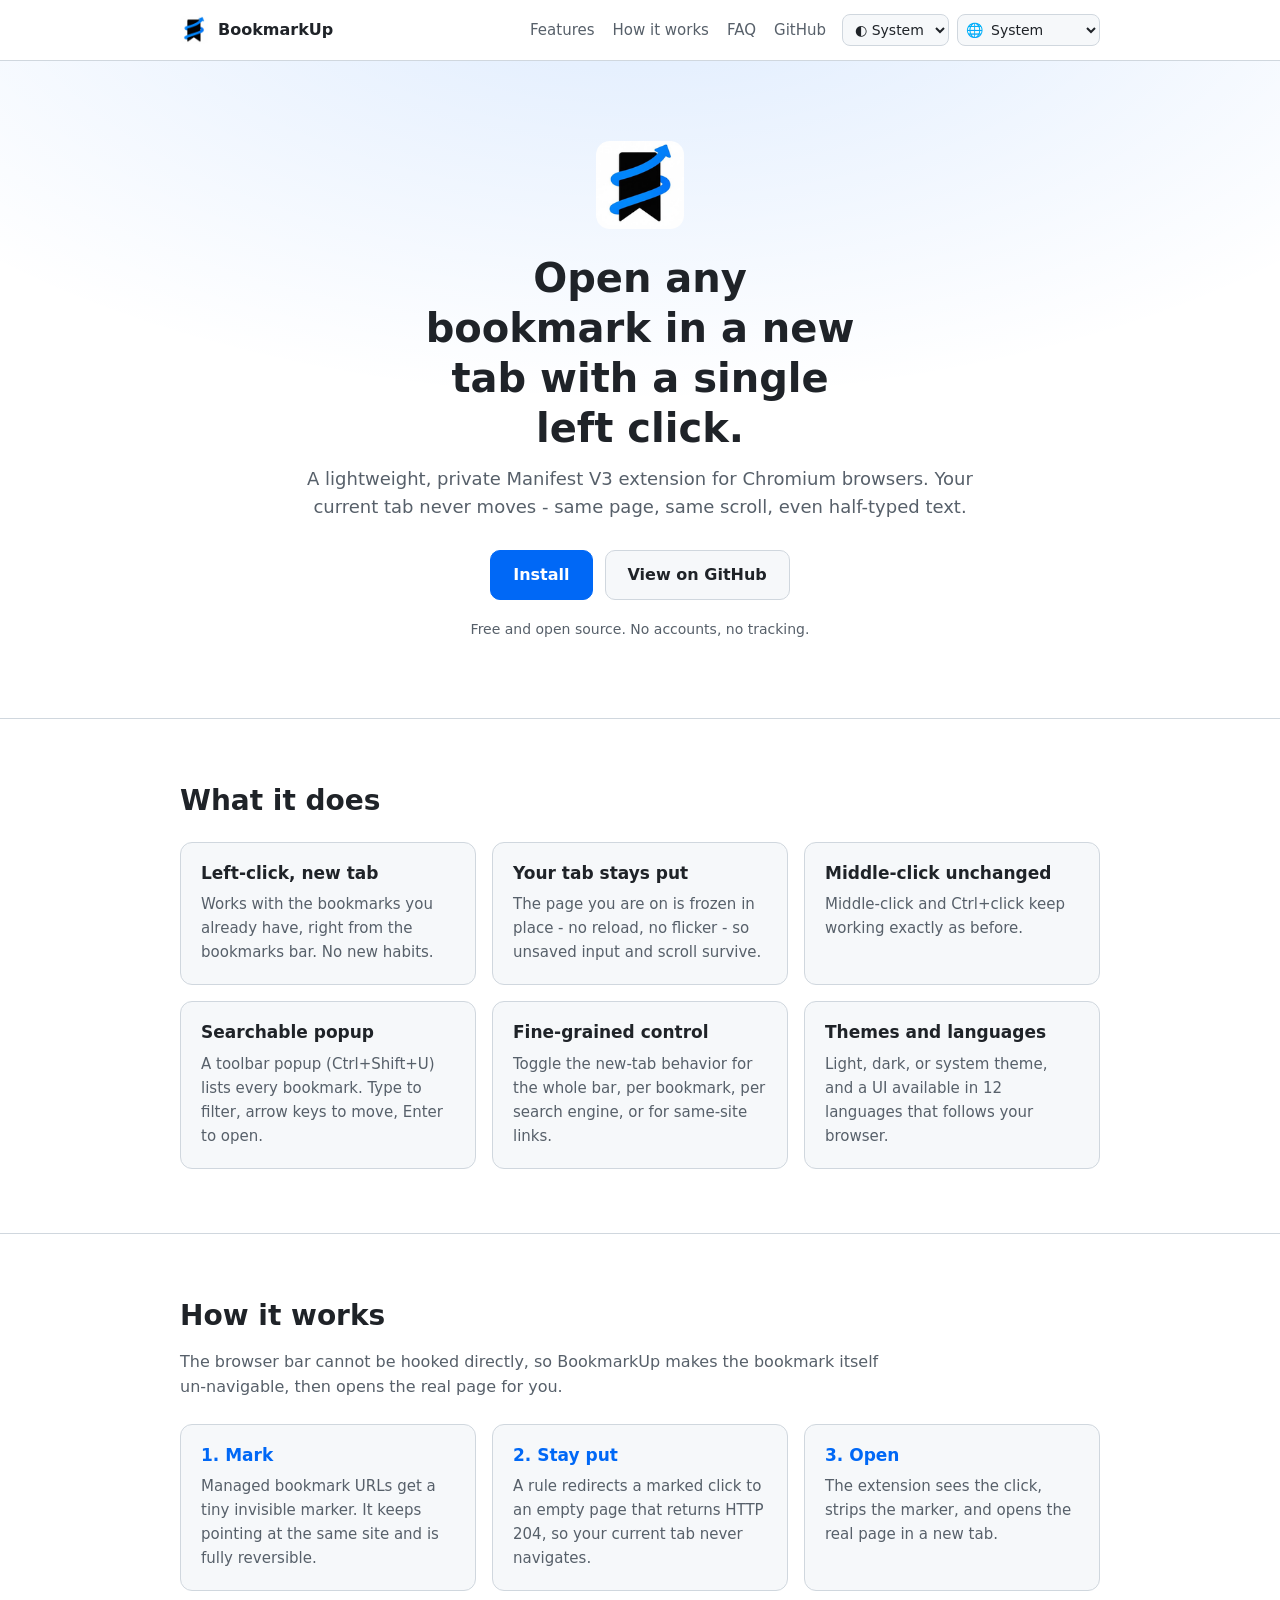
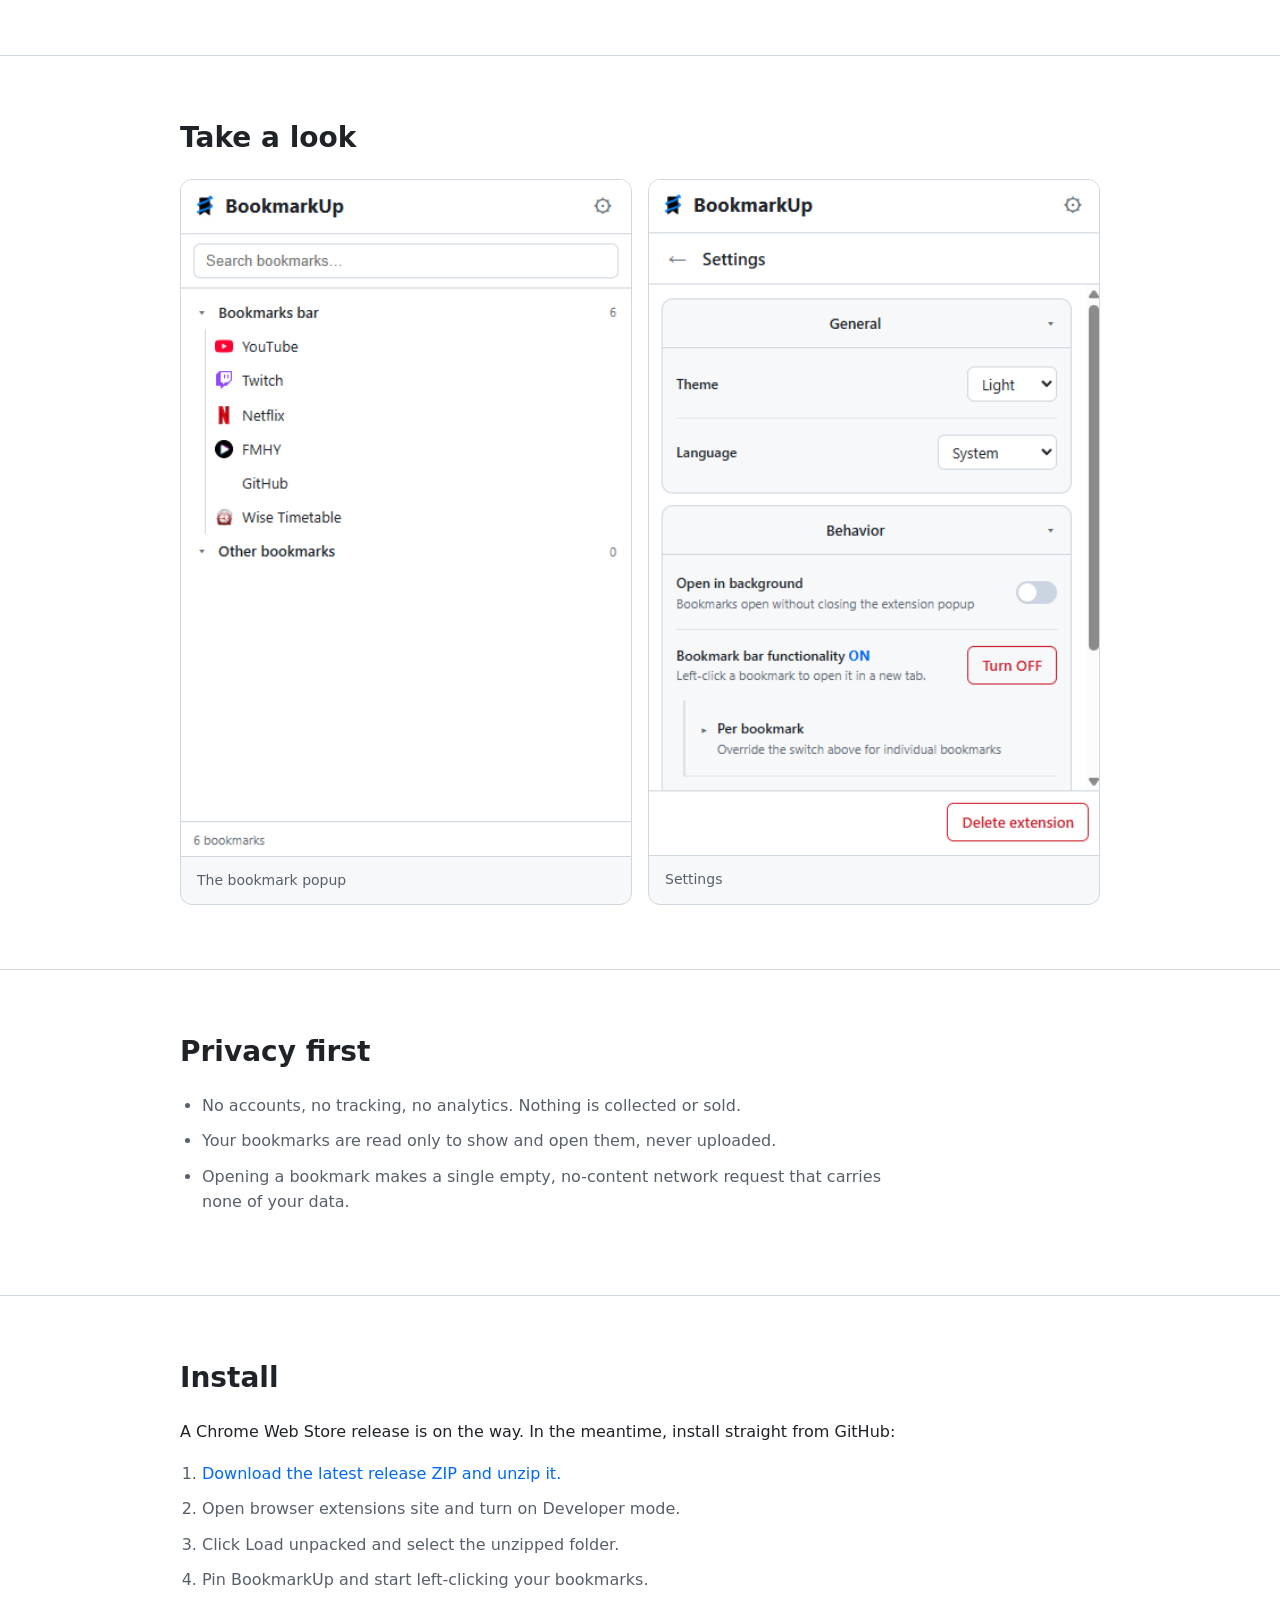
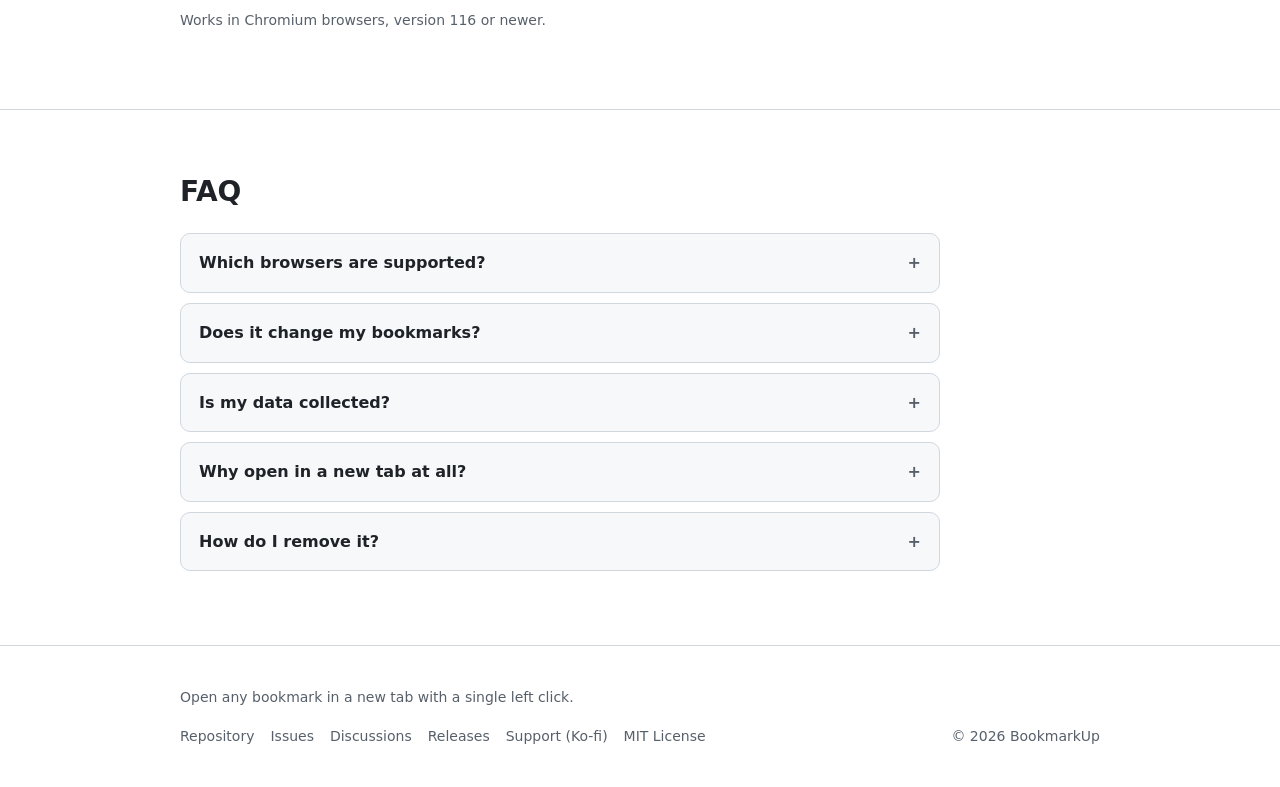
==== docs/index.html @ 8bf86906 "Add GitHub Pages website Added: - docs/ site served from main /docs: hero, features, how-it-works, s" ====
<!doctype html>
<html lang="en">
  <head>
    <meta charset="utf-8" />
    <meta name="viewport" content="width=device-width, initial-scale=1" />
    <title>BookmarkUp - open any bookmark in a new tab</title>
    <meta
      name="description"
      content="A lightweight, private Manifest V3 extension for Chromium browsers. Left-click a bookmark to open it in a new tab, without disturbing your current tab."
    />
    <link rel="icon" href="assets/icon-128.png" />
    <link rel="stylesheet" href="styles.css" />
    <script type="module" src="main.js"></script>
  </head>
  <body>
    <header class="site-header">
      <div class="container">
        <a class="brand" href="#top">
          <img src="assets/icon-128.png" alt="" />
          <span>BookmarkUp</span>
        </a>
        <nav class="nav">
          <a href="#features" data-i18n="navFeatures">Features</a>
          <a href="#how" data-i18n="navHow">How it works</a>
          <a href="#faq" data-i18n="navFaq">FAQ</a>
          <a href="https://github.com/neratmatevz/BookmarkUp" data-i18n="navGithub">GitHub</a>
        </nav>
        <div class="controls">
          <select id="theme-select" aria-label="Theme" data-i18n-attr="aria-label:themeLabel">
            <option value="system">◐ System</option>
            <option value="light">☀ Light</option>
            <option value="dark">☾ Dark</option>
          </select>
          <span class="lang-ctrl">
            <span class="lang-icon" aria-hidden="true">🌐</span>
            <select id="lang-select" aria-label="Language" data-i18n-attr="aria-label:langLabel">
              <option value="system">System</option>
              <option value="en">English</option>
              <option value="sl">Slovenščina</option>
              <option value="de">Deutsch</option>
              <option value="fr">Français</option>
              <option value="es">Español</option>
              <option value="hr">Hrvatski</option>
              <option value="bs">Bosanski</option>
              <option value="sr">Српски</option>
              <option value="ru">Русский</option>
              <option value="hi">हिन्दी</option>
              <option value="ar">العربية</option>
              <option value="zh">简体中文</option>
            </select>
          </span>
        </div>
      </div>
    </header>

    <main id="top">
      <!-- Hero -->
      <section class="hero">
        <div class="container">
          <img class="logo" src="assets/icon-128.png" alt="BookmarkUp" />
          <h1 data-i18n="heroTagline">Open any bookmark in a new tab with a single left click.</h1>
          <p class="sub" data-i18n="heroSub">
            A lightweight, private Manifest V3 extension for Chromium browsers.
          </p>
          <div class="cta">
            <a class="btn btn-primary" href="#install" data-i18n="ctaInstall">Install</a>
            <a
              class="btn btn-secondary"
              href="https://github.com/neratmatevz/BookmarkUp"
              data-i18n="ctaGithub"
              >View on GitHub</a
            >
          </div>
          <p class="note" data-i18n="heroNote">Free and open source. No accounts, no tracking.</p>
        </div>
      </section>

      <!-- Features -->
      <section id="features">
        <div class="container">
          <h2 data-i18n="featuresTitle">What it does</h2>
          <div class="grid">
            <div class="card"><h3 data-i18n="f1Title"></h3><p data-i18n="f1Body"></p></div>
            <div class="card"><h3 data-i18n="f2Title"></h3><p data-i18n="f2Body"></p></div>
            <div class="card"><h3 data-i18n="f3Title"></h3><p data-i18n="f3Body"></p></div>
            <div class="card"><h3 data-i18n="f4Title"></h3><p data-i18n="f4Body"></p></div>
            <div class="card"><h3 data-i18n="f5Title"></h3><p data-i18n="f5Body"></p></div>
            <div class="card"><h3 data-i18n="f6Title"></h3><p data-i18n="f6Body"></p></div>
          </div>
        </div>
      </section>

      <!-- How it works -->
      <section id="how">
        <div class="container">
          <h2 data-i18n="howTitle">How it works</h2>
          <p class="how-intro" data-i18n="howIntro"></p>
          <div class="steps">
            <div class="card"><h3 data-i18n="how1Title"></h3><p data-i18n="how1Body"></p></div>
            <div class="card"><h3 data-i18n="how2Title"></h3><p data-i18n="how2Body"></p></div>
            <div class="card"><h3 data-i18n="how3Title"></h3><p data-i18n="how3Body"></p></div>
          </div>
        </div>
      </section>

      <!-- Screenshots (light/dark pair per shot; CSS shows the one matching the theme) -->
      <section id="screenshots">
        <div class="container">
          <h2 data-i18n="shotsTitle">Take a look</h2>
          <div class="shots">
            <div class="shot">
              <img class="shot-img shot-light" src="assets/popup-light.png" alt="" data-i18n-attr="alt:shotPopup" />
              <img class="shot-img shot-dark" src="assets/popup-dark.png" alt="" data-i18n-attr="alt:shotPopup" />
              <div class="caption" data-i18n="shotPopup">The bookmark popup</div>
            </div>
            <div class="shot">
              <img class="shot-img shot-light" src="assets/settings-light.png" alt="" data-i18n-attr="alt:shotSettings" />
              <img class="shot-img shot-dark" src="assets/settings-dark.png" alt="" data-i18n-attr="alt:shotSettings" />
              <div class="caption" data-i18n="shotSettings">Settings</div>
            </div>
          </div>
        </div>
      </section>

      <!-- Privacy -->
      <section id="privacy">
        <div class="container">
          <h2 data-i18n="privacyTitle">Privacy first</h2>
          <ul class="checklist">
            <li data-i18n="privacy1"></li>
            <li data-i18n="privacy2"></li>
            <li data-i18n="privacy3"></li>
          </ul>
        </div>
      </section>

      <!-- Install -->
      <section id="install">
        <div class="container">
          <h2 data-i18n="installTitle">Install</h2>
          <p data-i18n="installIntro"></p>
          <ol class="steps-list">
            <li>
              <a href="https://github.com/neratmatevz/BookmarkUp/releases/latest" data-i18n="install1"></a>
            </li>
            <li data-i18n="install2"></li>
            <li data-i18n="install3"></li>
            <li data-i18n="install4"></li>
          </ol>
          <p class="req" data-i18n="installReq"></p>
        </div>
      </section>

      <!-- FAQ -->
      <section id="faq">
        <div class="container">
          <h2 data-i18n="faqTitle">FAQ</h2>
          <div class="faq">
            <div class="faq-item">
              <button type="button" class="faq-q" aria-expanded="false" aria-controls="a1" data-i18n="q1"></button>
              <div class="faq-a" id="a1" hidden data-i18n="a1"></div>
            </div>
            <div class="faq-item">
              <button type="button" class="faq-q" aria-expanded="false" aria-controls="a2" data-i18n="q2"></button>
              <div class="faq-a" id="a2" hidden data-i18n="a2"></div>
            </div>
            <div class="faq-item">
              <button type="button" class="faq-q" aria-expanded="false" aria-controls="a3" data-i18n="q3"></button>
              <div class="faq-a" id="a3" hidden data-i18n="a3"></div>
            </div>
            <div class="faq-item">
              <button type="button" class="faq-q" aria-expanded="false" aria-controls="a4" data-i18n="q4"></button>
              <div class="faq-a" id="a4" hidden data-i18n="a4"></div>
            </div>
            <div class="faq-item">
              <button type="button" class="faq-q" aria-expanded="false" aria-controls="a5" data-i18n="q5"></button>
              <div class="faq-a" id="a5" hidden data-i18n="a5"></div>
            </div>
          </div>
        </div>
      </section>
    </main>

    <footer class="site-footer">
      <div class="container">
        <span data-i18n="footerTagline"></span>
        <nav>
          <a href="https://github.com/neratmatevz/BookmarkUp" data-i18n="footerRepo">Repository</a>
          <a href="https://github.com/neratmatevz/BookmarkUp/issues" data-i18n="footerIssues">Issues</a>
          <a href="https://github.com/neratmatevz/BookmarkUp/discussions" data-i18n="footerDiscussions">Discussions</a>
          <a href="https://github.com/neratmatevz/BookmarkUp/releases" data-i18n="footerReleases">Releases</a>
          <a href="https://ko-fi.com/L4O426TJKI" data-i18n="footerSupport">Support</a>
          <a href="https://github.com/neratmatevz/BookmarkUp/blob/main/LICENSE" data-i18n="footerLicense">MIT License</a>
        </nav>
        <span>&copy; <span id="year">2026</span> BookmarkUp</span>
      </div>
    </footer>
  </body>
</html>
---- docs/styles.css ----
/*
 * BookmarkUp site. Theme tokens mirror the extension: light on bare :root, dark
 * applied for a forced choice, for system dark, and undone for forced light.
 */
:root {
  --bg: #ffffff;
  --fg: #1f2328;
  --fg-muted: #57606a;
  --surface: #f6f8fa;
  --surface-2: #ffffff;
  --border: #d0d7de;
  --brand: #0068f6;
  --brand-fg: #ffffff;
  --shadow: rgba(27, 31, 36, 0.1);
  --radius: 12px;
  color-scheme: light dark;
}
:root[data-theme="dark"],
:root:not([data-theme="light"]) {
  /* placeholder so the cascade order is defined; real dark values below */
}
:root[data-theme="dark"] {
  --bg: #0d1117;
  --fg: #e6edf3;
  --fg-muted: #9198a1;
  --surface: #161b22;
  --surface-2: #1b222b;
  --border: #30363d;
  --brand: #2f86ff;
  --shadow: rgba(0, 0, 0, 0.5);
  color-scheme: dark;
}
@media (prefers-color-scheme: dark) {
  :root:not([data-theme="light"]) {
    --bg: #0d1117;
    --fg: #e6edf3;
    --fg-muted: #9198a1;
    --surface: #161b22;
    --surface-2: #1b222b;
    --border: #30363d;
    --brand: #2f86ff;
    --shadow: rgba(0, 0, 0, 0.5);
  }
}
:root[data-theme="light"] {
  color-scheme: light;
}

* {
  box-sizing: border-box;
}
html {
  scroll-behavior: smooth;
}
body {
  margin: 0;
  font: 16px/1.6 system-ui, -apple-system, "Segoe UI", Roboto, sans-serif;
  color: var(--fg);
  background: var(--bg);
}
a {
  color: var(--brand);
  text-decoration: none;
}
a:hover {
  text-decoration: underline;
}
img {
  max-width: 100%;
}
.container {
  width: 100%;
  max-width: 960px;
  margin: 0 auto;
  padding: 0 20px;
}
section {
  padding: 64px 0;
  border-top: 1px solid var(--border);
}
h1,
h2,
h3 {
  line-height: 1.25;
}
h2 {
  font-size: 28px;
  margin: 0 0 24px;
}

/* Header */
.site-header {
  position: sticky;
  top: 0;
  z-index: 10;
  background: color-mix(in srgb, var(--bg) 88%, transparent);
  backdrop-filter: blur(8px);
  border-bottom: 1px solid var(--border);
}
.site-header .container {
  display: flex;
  align-items: center;
  gap: 16px;
  height: 60px;
}
.brand {
  display: flex;
  align-items: center;
  gap: 10px;
  font-weight: 700;
  color: var(--fg);
}
.brand img {
  width: 28px;
  height: 28px;
}
.nav {
  margin-left: auto;
  display: flex;
  align-items: center;
  gap: 18px;
}
.nav a {
  color: var(--fg-muted);
  font-size: 15px;
}
.nav a:hover {
  color: var(--fg);
  text-decoration: none;
}
.controls {
  display: flex;
  align-items: center;
  gap: 8px;
}
.icon-btn {
  width: 34px;
  height: 34px;
  display: inline-flex;
  align-items: center;
  justify-content: center;
  font-size: 16px;
  background: var(--surface);
  color: var(--fg);
  border: 1px solid var(--border);
  border-radius: 8px;
  cursor: pointer;
}
select {
  font: inherit;
  font-size: 14px;
  padding: 6px 8px;
  color: var(--fg);
  background: var(--surface);
  border: 1px solid var(--border);
  border-radius: 8px;
  cursor: pointer;
}
/* Language select: globe sits over the control's left padding, so it shows in
   front of the current language but never on the dropdown option rows. */
.lang-ctrl {
  position: relative;
  display: inline-flex;
  align-items: center;
}
.lang-icon {
  position: absolute;
  inset-inline-start: 9px;
  font-size: 14px;
  line-height: 1;
  pointer-events: none;
}
#lang-select {
  padding-inline-start: 29px;
}
@media (max-width: 640px) {
  .nav a {
    display: none;
  }
}

/* Hero */
.hero {
  text-align: center;
  border-top: 0;
  padding: 80px 0 64px;
  background: radial-gradient(
    120% 120% at 50% -20%,
    color-mix(in srgb, var(--brand) 14%, transparent),
    transparent 60%
  );
}
.hero img.logo {
  width: 88px;
  height: 88px;
}
.hero h1 {
  font-size: 40px;
  margin: 16px auto 12px;
  max-width: 16ch;
}
.hero p.sub {
  color: var(--fg-muted);
  font-size: 18px;
  max-width: 60ch;
  margin: 0 auto 28px;
}
.cta {
  display: flex;
  gap: 12px;
  justify-content: center;
  flex-wrap: wrap;
}
.btn {
  display: inline-flex;
  align-items: center;
  padding: 11px 22px;
  border-radius: 10px;
  font-weight: 600;
  border: 1px solid var(--border);
  cursor: pointer;
}
.btn:hover {
  text-decoration: none;
}
.btn-primary {
  background: var(--brand);
  color: var(--brand-fg);
  border-color: var(--brand);
}
.btn-secondary {
  background: var(--surface);
  color: var(--fg);
}
.hero .note {
  margin-top: 18px;
  font-size: 14px;
  color: var(--fg-muted);
}

/* Feature grid */
.grid {
  display: grid;
  grid-template-columns: repeat(auto-fit, minmax(240px, 1fr));
  gap: 16px;
}
.card {
  background: var(--surface);
  border: 1px solid var(--border);
  border-radius: var(--radius);
  padding: 20px;
  transition: transform 0.16s ease, box-shadow 0.16s ease, border-color 0.16s ease;
}
.card:hover {
  transform: translateY(-3px);
  border-color: color-mix(in srgb, var(--brand) 45%, var(--border));
  box-shadow: 0 10px 26px -6px color-mix(in srgb, var(--brand) 35%, transparent);
}
.card h3 {
  margin: 0 0 8px;
  font-size: 17px;
}
.card p {
  margin: 0;
  color: var(--fg-muted);
  font-size: 15px;
}

/* How it works */
.steps {
  display: grid;
  grid-template-columns: repeat(auto-fit, minmax(220px, 1fr));
  gap: 16px;
}
.steps .card h3 {
  color: var(--brand);
}
.how-intro {
  color: var(--fg-muted);
  max-width: 70ch;
  margin: -8px 0 24px;
}

/* Screenshots (placeholders until real images are dropped in assets/) */
.shots {
  display: grid;
  grid-template-columns: repeat(auto-fit, minmax(260px, 1fr));
  gap: 16px;
}
.shot {
  border: 1px solid var(--border);
  border-radius: var(--radius);
  overflow: hidden;
  background: var(--surface);
}
.shot-img {
  display: block;
  width: 100%;
  height: auto;
}
/* Show the screenshot matching the active theme (mirrors the token cascade:
   light by default, dark for a forced dark choice or system-dark unless forced
   light). */
.shot-dark {
  display: none;
}
:root[data-theme="dark"] .shot-light {
  display: none;
}
:root[data-theme="dark"] .shot-dark {
  display: block;
}
@media (prefers-color-scheme: dark) {
  :root:not([data-theme="light"]) .shot-light {
    display: none;
  }
  :root:not([data-theme="light"]) .shot-dark {
    display: block;
  }
}
.shot .caption {
  padding: 12px 16px;
  font-size: 14px;
  color: var(--fg-muted);
  border-top: 1px solid var(--border);
}

/* Lists (privacy, install) */
.checklist,
.steps-list {
  max-width: 70ch;
  padding-left: 22px;
  color: var(--fg-muted);
}
.checklist li,
.steps-list li {
  margin: 10px 0;
}
.req {
  color: var(--fg-muted);
  font-size: 14px;
  margin-top: 16px;
}

/* FAQ */
.faq {
  max-width: 760px;
}
.faq-item {
  border: 1px solid var(--border);
  border-radius: 10px;
  margin-bottom: 10px;
  background: var(--surface);
  overflow: hidden;
}
.faq-q {
  width: 100%;
  text-align: left;
  padding: 16px 18px;
  font: inherit;
  font-weight: 600;
  color: var(--fg);
  background: transparent;
  border: 0;
  cursor: pointer;
  display: flex;
  justify-content: space-between;
  gap: 12px;
}
.faq-q::after {
  content: "+";
  color: var(--fg-muted);
}
.faq-q[aria-expanded="true"]::after {
  content: "\2212"; /* minus */
}
.faq-a {
  padding: 0 18px 16px;
  color: var(--fg-muted);
}
.faq-a[hidden] {
  display: none;
}

/* Footer */
.site-footer {
  border-top: 1px solid var(--border);
  padding: 40px 0;
  color: var(--fg-muted);
  font-size: 14px;
}
.site-footer .container {
  display: flex;
  flex-wrap: wrap;
  gap: 16px 32px;
  align-items: center;
  justify-content: space-between;
}
.site-footer nav {
  display: flex;
  flex-wrap: wrap;
  gap: 16px;
}
.site-footer a {
  color: var(--fg-muted);
}
.site-footer a:hover {
  color: var(--fg);
}

@media (prefers-reduced-motion: reduce) {
  html {
    scroll-behavior: auto;
  }
  .card {
    transition: none;
  }
}
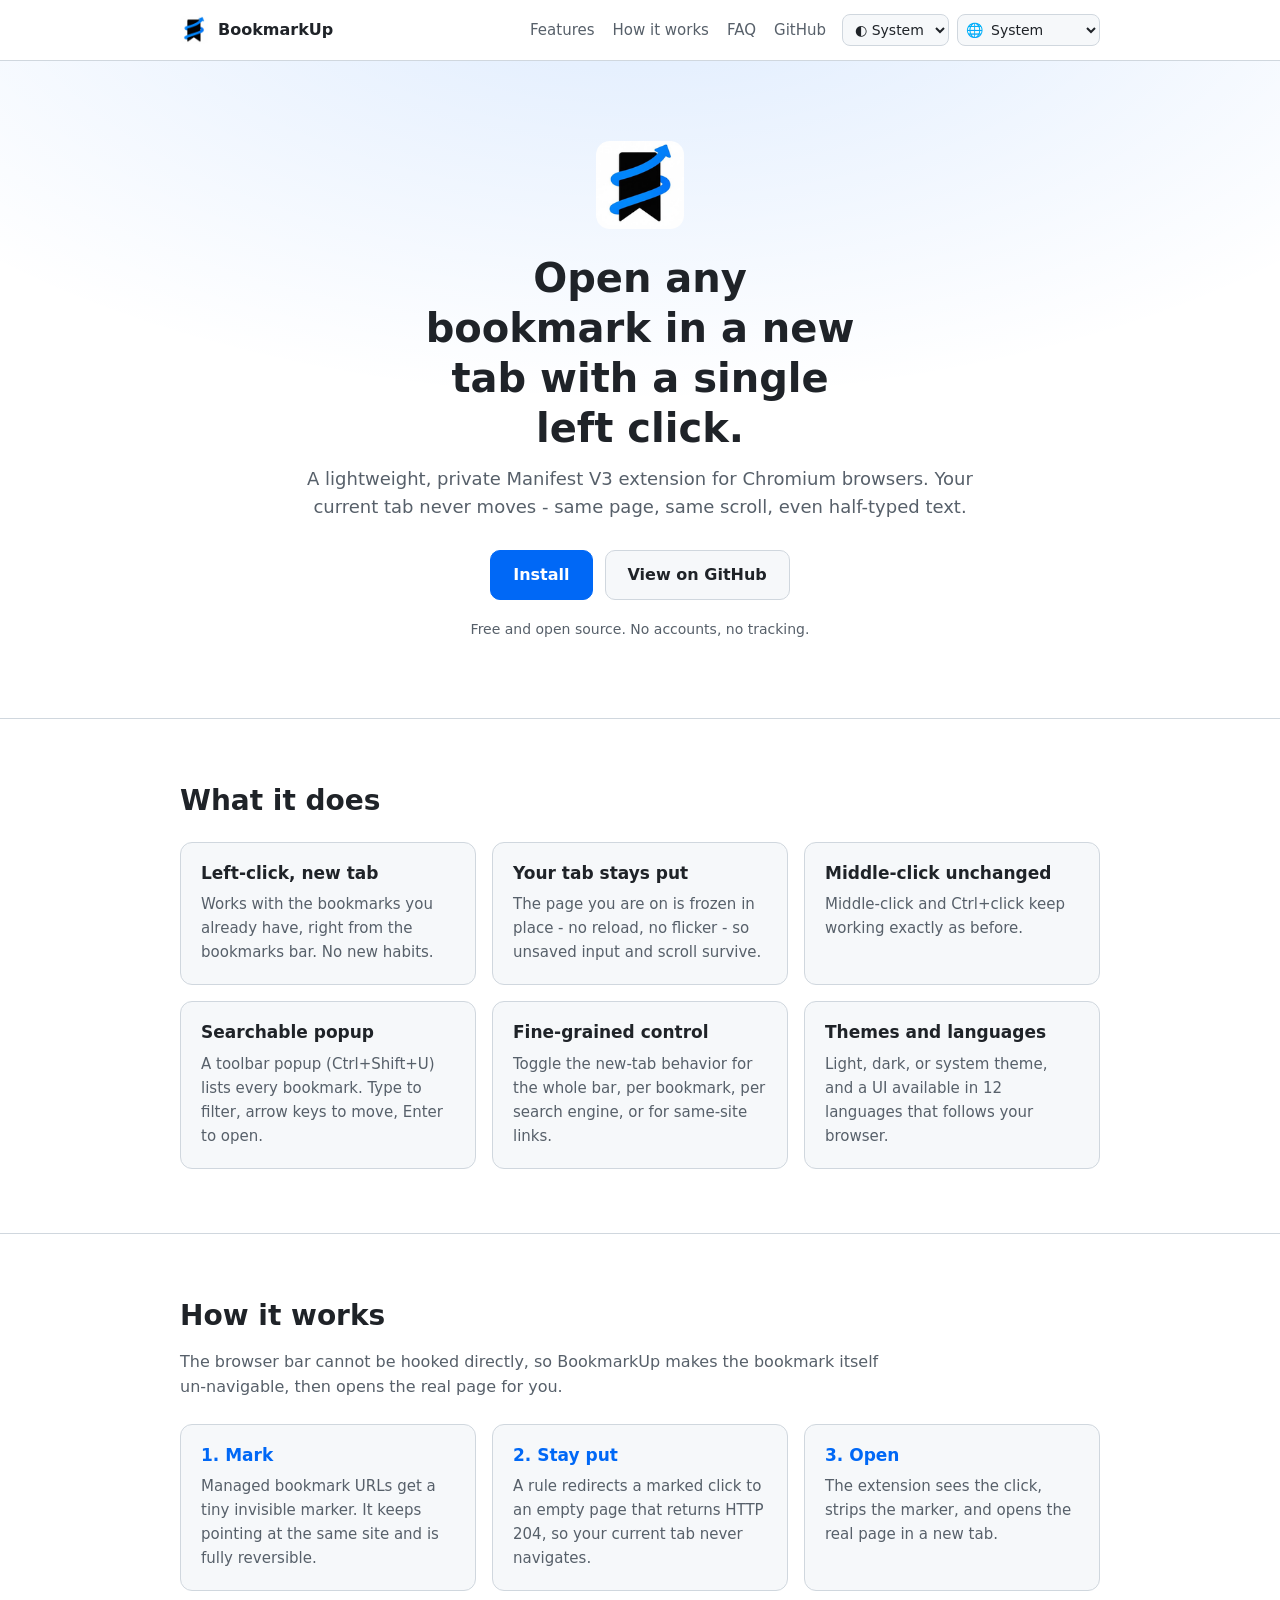
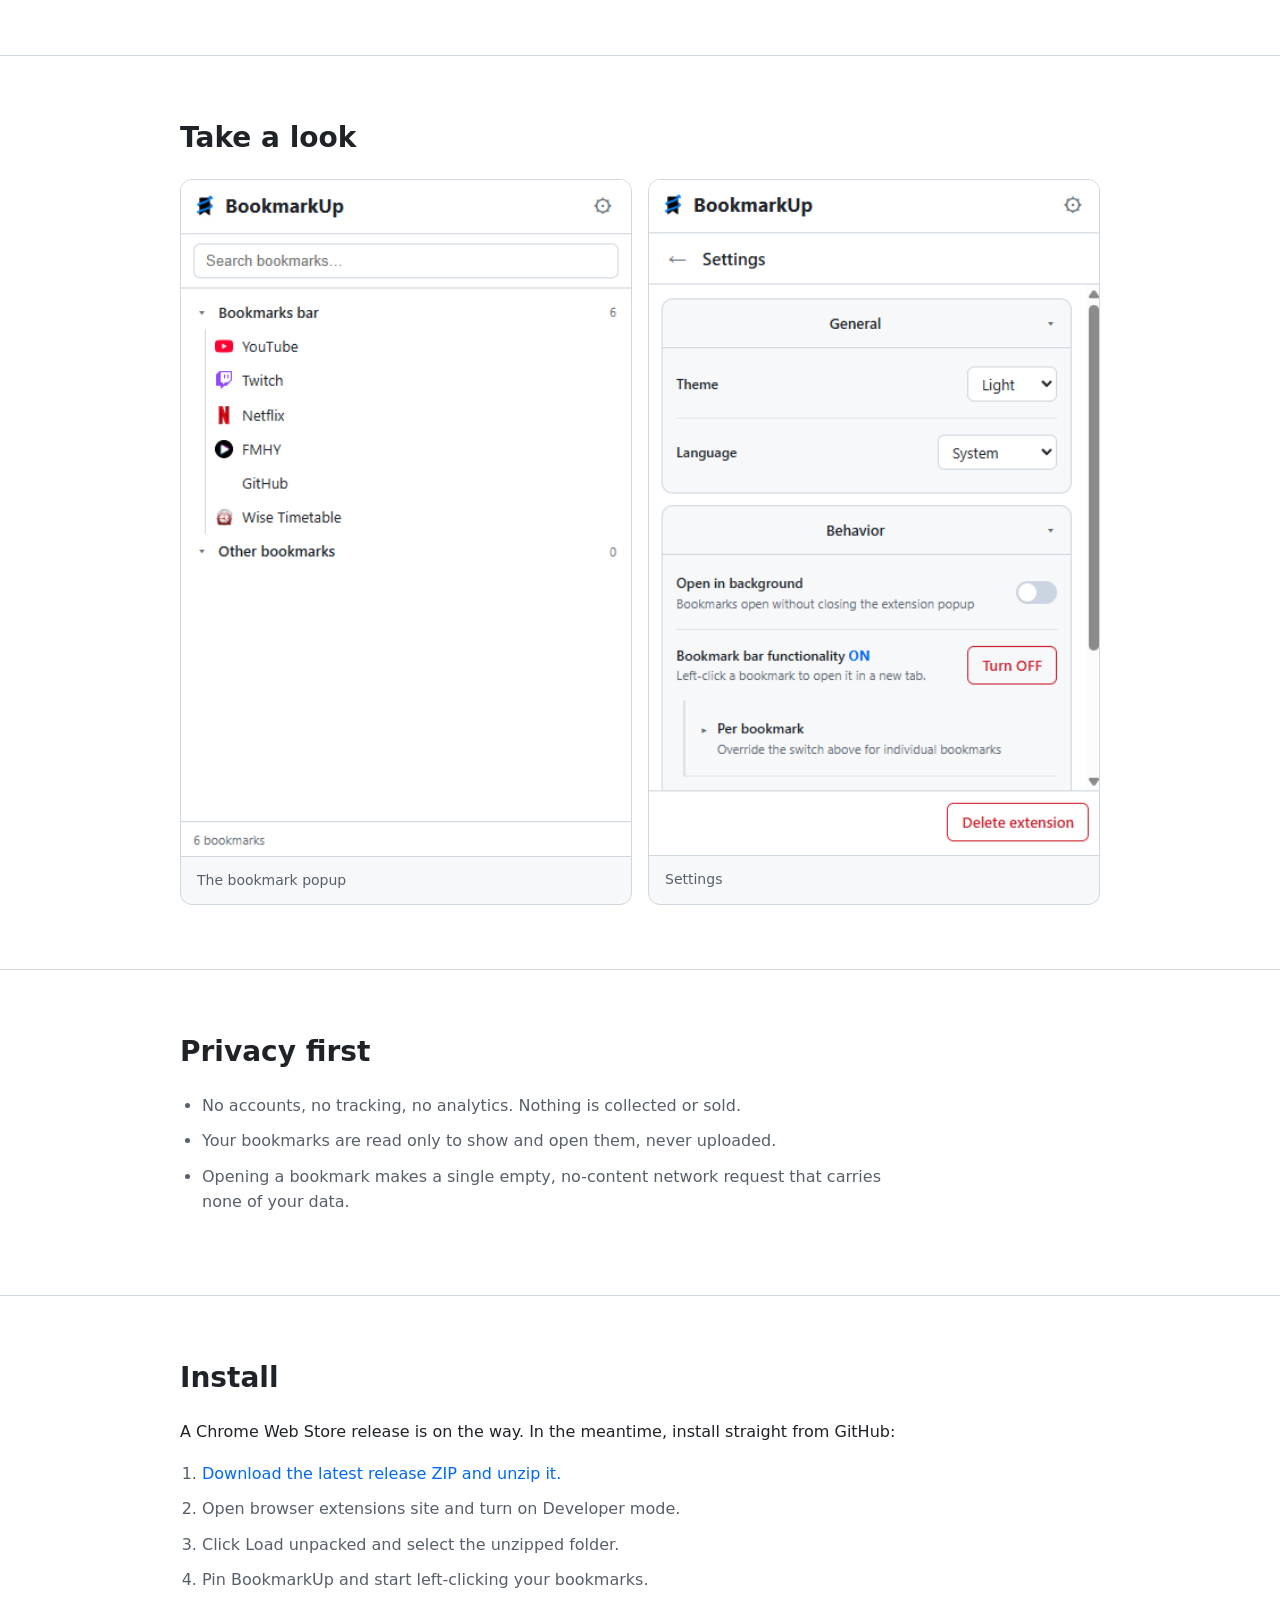
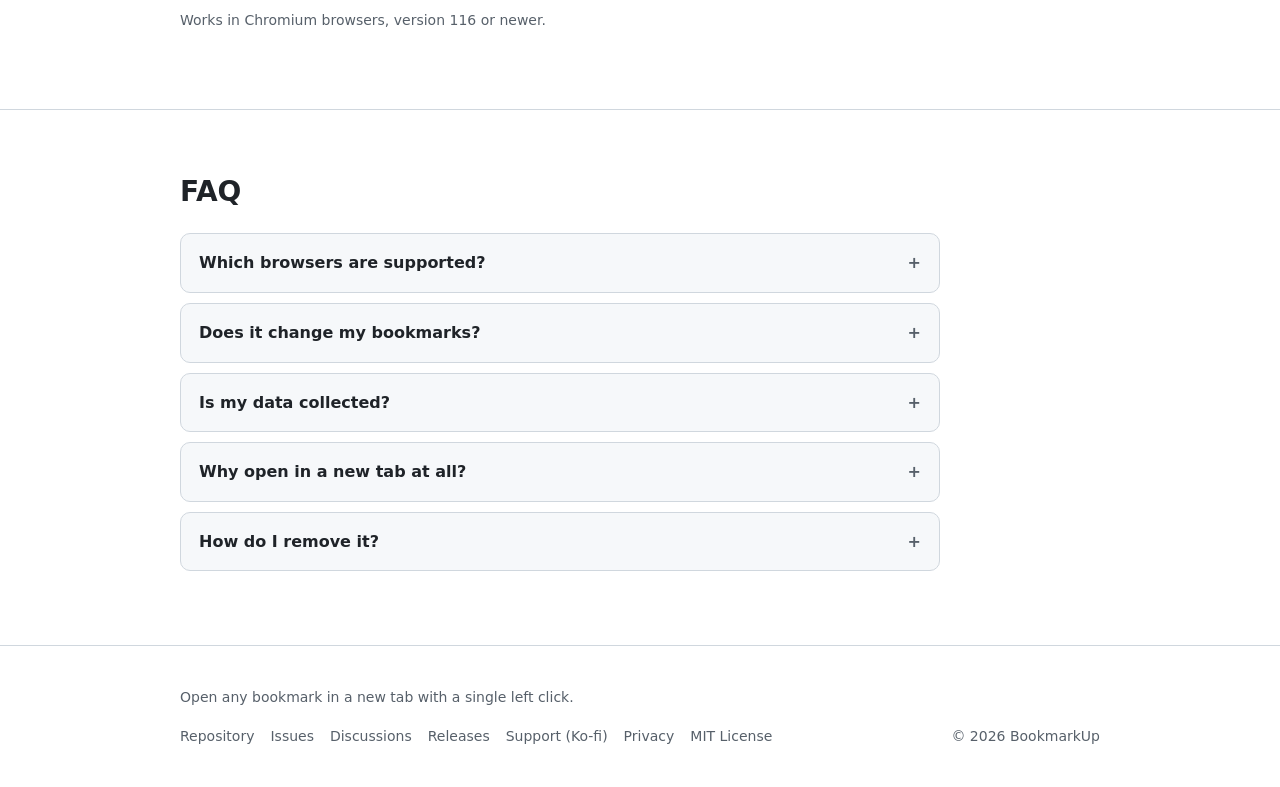
==== commit d0108f03: "Prepare Chrome Web Store listing assets Added: - docs/privacy.html - store/listing.md: dashboard cop" ====
--- a/docs/index.html
+++ b/docs/index.html
@@ -190,6 +190,7 @@
           <a href="https://github.com/neratmatevz/BookmarkUp/discussions" data-i18n="footerDiscussions">Discussions</a>
           <a href="https://github.com/neratmatevz/BookmarkUp/releases" data-i18n="footerReleases">Releases</a>
           <a href="https://ko-fi.com/L4O426TJKI" data-i18n="footerSupport">Support</a>
+          <a href="privacy.html" data-i18n="footerPrivacy">Privacy</a>
           <a href="https://github.com/neratmatevz/BookmarkUp/blob/main/LICENSE" data-i18n="footerLicense">MIT License</a>
         </nav>
         <span>&copy; <span id="year">2026</span> BookmarkUp</span>
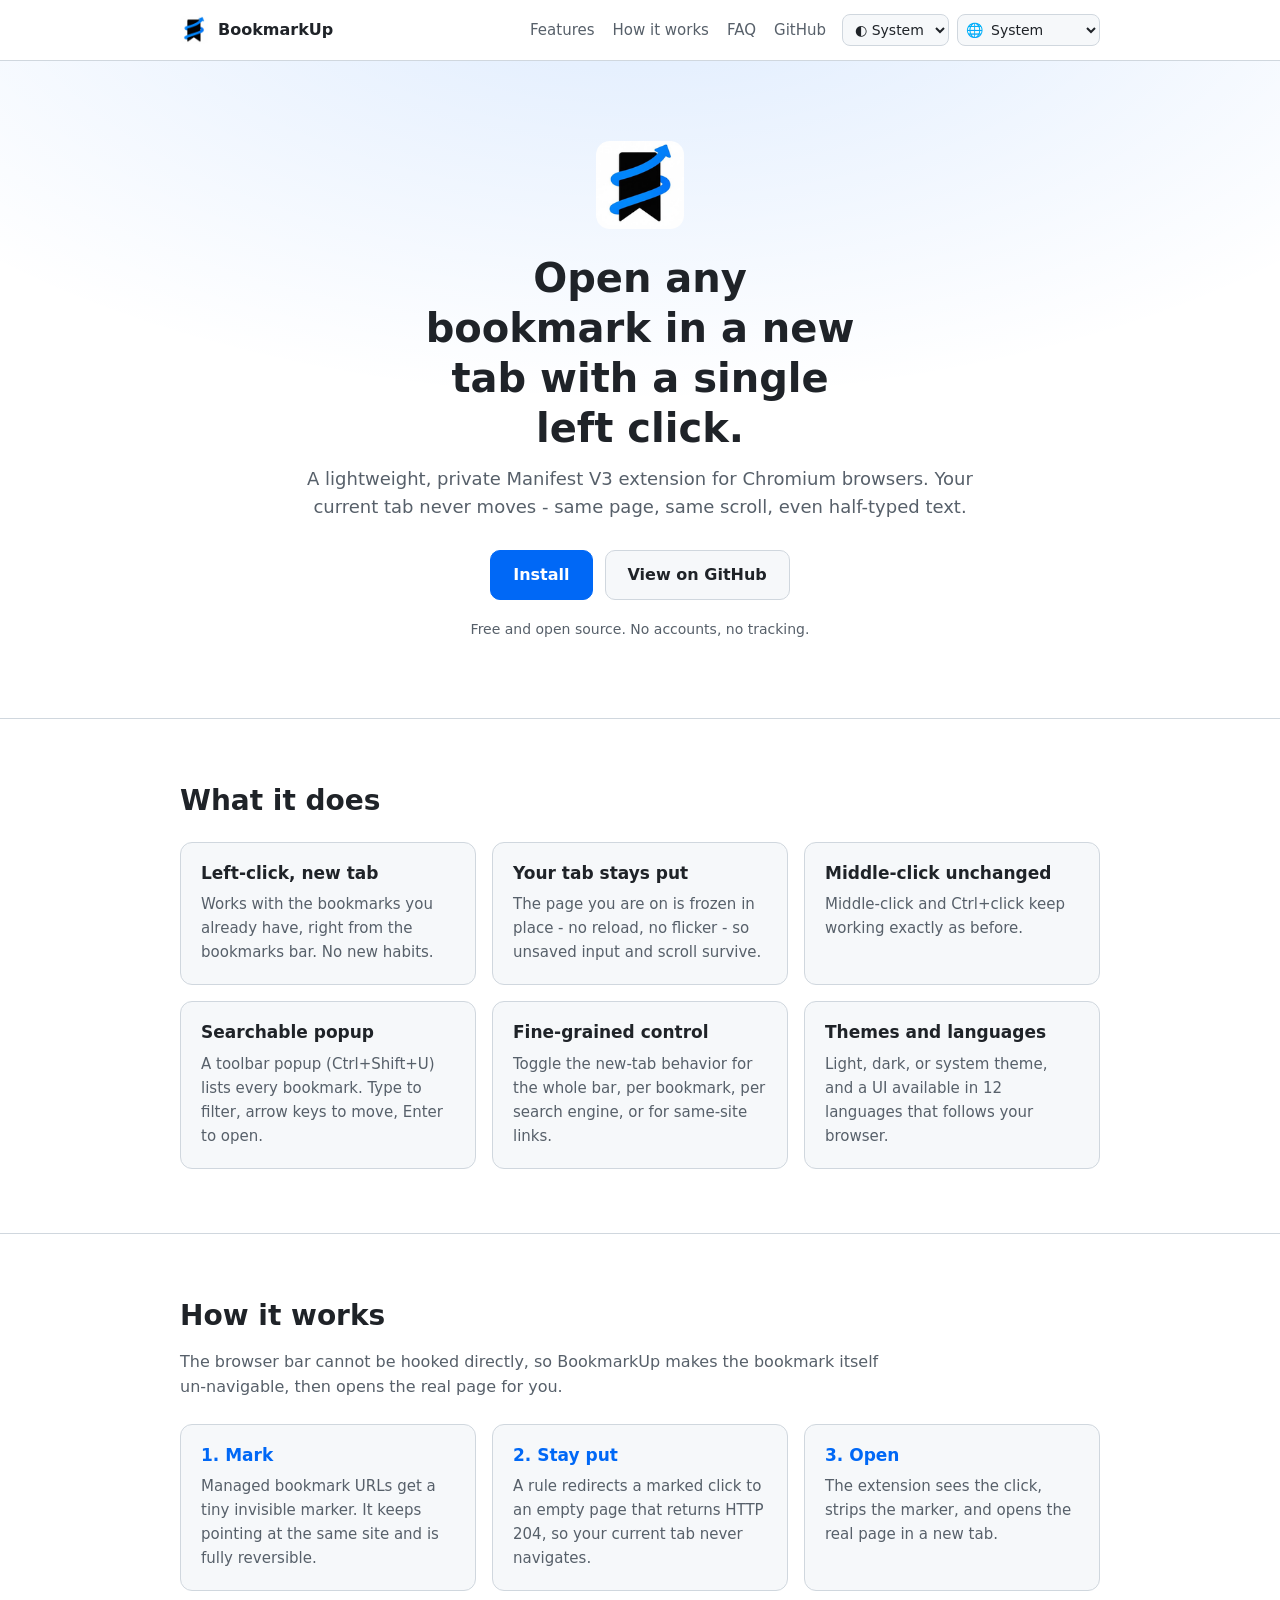
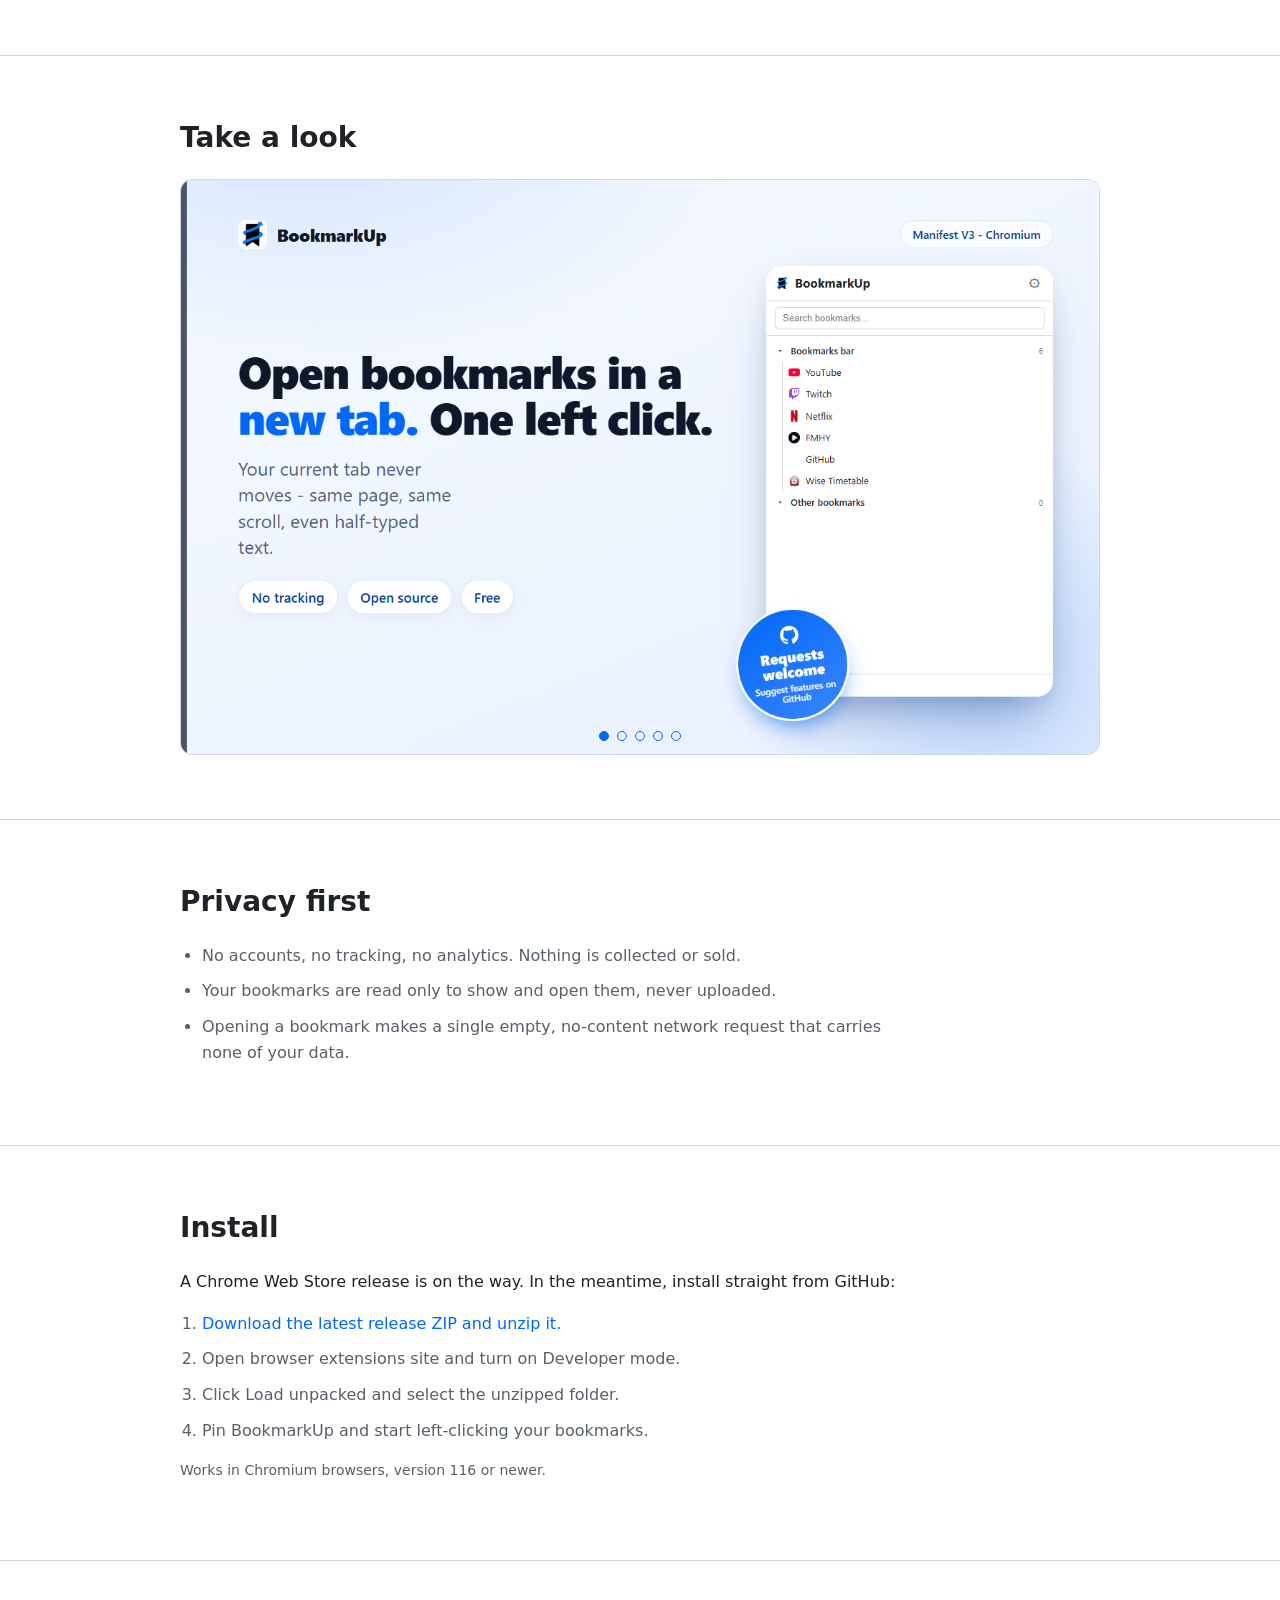
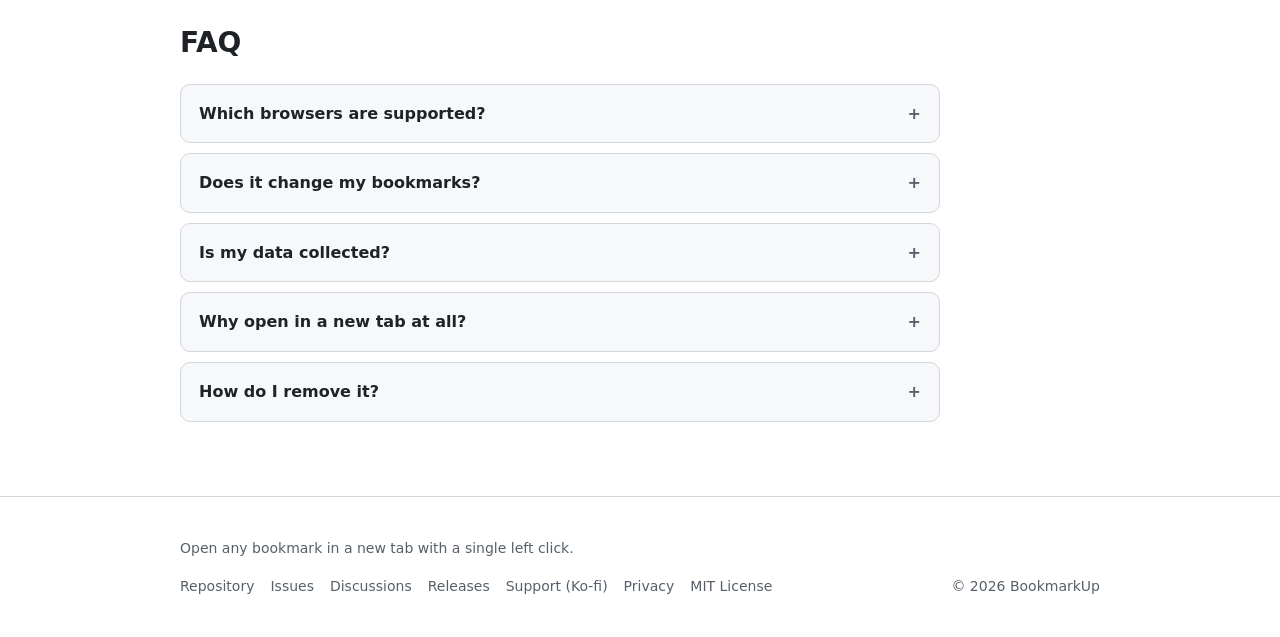
==== commit 60000959: "Add a promo carousel and lightbox to the site Feat: - carousel of the 5 promo images on the site - c" ====
--- a/docs/index.html
+++ b/docs/index.html
@@ -103,21 +103,37 @@
         </div>
       </section>
 
-      <!-- Screenshots (light/dark pair per shot; CSS shows the one matching the theme) -->
+      <!-- Screenshots: a one-at-a-time carousel of the promo images -->
       <section id="screenshots">
         <div class="container">
           <h2 data-i18n="shotsTitle">Take a look</h2>
-          <div class="shots">
-            <div class="shot">
-              <img class="shot-img shot-light" src="assets/popup-light.png" alt="" data-i18n-attr="alt:shotPopup" />
-              <img class="shot-img shot-dark" src="assets/popup-dark.png" alt="" data-i18n-attr="alt:shotPopup" />
-              <div class="caption" data-i18n="shotPopup">The bookmark popup</div>
-            </div>
-            <div class="shot">
-              <img class="shot-img shot-light" src="assets/settings-light.png" alt="" data-i18n-attr="alt:shotSettings" />
-              <img class="shot-img shot-dark" src="assets/settings-dark.png" alt="" data-i18n-attr="alt:shotSettings" />
-              <div class="caption" data-i18n="shotSettings">Settings</div>
-            </div>
+          <div class="carousel" id="carousel">
+            <button
+              type="button"
+              class="car-arrow car-prev"
+              aria-label="Previous image"
+              data-i18n-attr="aria-label:carouselPrev"
+            >
+              <span aria-hidden="true">&#8249;</span>
+            </button>
+            <div class="car-viewport">
+              <div class="car-track">
+                <img class="car-slide" src="assets/promo/01.%20Promo_Overview%20-%20BookmarkUp.webp" alt="Open any bookmark in a new tab with one left click" />
+                <img class="car-slide" src="assets/promo/02.%20Promo_HIW%20-%20BookmarkUp.webp" alt="A left click on a bookmark opens it in a new tab" />
+                <img class="car-slide" src="assets/promo/03.%20Promo_Settings%20-%20BookmarkUp.webp" alt="Fine-grained control in Settings" />
+                <img class="car-slide" src="assets/promo/04.%20Promo_Themes%20-%20BookmarkUp.webp" alt="Light, dark, or system theme" />
+                <img class="car-slide" src="assets/promo/05.%20Promo_Languages%20-%20BookmarkUp.webp" alt="Interface available in 12 languages" />
+              </div>
+            </div>
+            <button
+              type="button"
+              class="car-arrow car-next"
+              aria-label="Next image"
+              data-i18n-attr="aria-label:carouselNext"
+            >
+              <span aria-hidden="true">&#8250;</span>
+            </button>
+            <div class="car-dots" id="car-dots" role="tablist" aria-label="Choose image"></div>
           </div>
         </div>
       </section>
@@ -180,6 +196,49 @@
         </div>
       </section>
     </main>
+
+    <!-- Lightbox: full-screen viewer for the carousel images -->
+    <div
+      class="lightbox"
+      id="lightbox"
+      hidden
+      role="dialog"
+      aria-modal="true"
+      aria-label="Screenshot viewer"
+    >
+      <button
+        type="button"
+        class="lb-arrow lb-prev"
+        aria-label="Previous image"
+        data-i18n-attr="aria-label:carouselPrev"
+      >
+        <svg viewBox="0 0 24 24" fill="none" stroke="currentColor" stroke-width="2.4" stroke-linecap="round" stroke-linejoin="round" aria-hidden="true">
+          <path d="M15 5l-7 7 7 7" />
+        </svg>
+      </button>
+      <img class="lb-img" id="lb-img" alt="" />
+      <button
+        type="button"
+        class="lb-arrow lb-next"
+        aria-label="Next image"
+        data-i18n-attr="aria-label:carouselNext"
+      >
+        <svg viewBox="0 0 24 24" fill="none" stroke="currentColor" stroke-width="2.4" stroke-linecap="round" stroke-linejoin="round" aria-hidden="true">
+          <path d="M9 5l7 7-7 7" />
+        </svg>
+      </button>
+      <button
+        type="button"
+        class="lb-close"
+        aria-label="Close"
+        data-i18n-attr="aria-label:carouselClose"
+      >
+        <svg viewBox="0 0 24 24" fill="none" stroke="currentColor" stroke-width="2.4" stroke-linecap="round" stroke-linejoin="round" aria-hidden="true">
+          <path d="M6 6l12 12M18 6L6 18" />
+        </svg>
+      </button>
+      <div class="lb-dots" id="lb-dots" role="tablist" aria-label="Choose image"></div>
+    </div>
 
     <footer class="site-footer">
       <div class="container">
--- a/docs/styles.css
+++ b/docs/styles.css
@@ -15,10 +15,6 @@
   --radius: 12px;
   color-scheme: light dark;
 }
-:root[data-theme="dark"],
-:root:not([data-theme="light"]) {
-  /* placeholder so the cascade order is defined; real dark values below */
-}
 :root[data-theme="dark"] {
   --bg: #0d1117;
   --fg: #e6edf3;
@@ -281,48 +277,224 @@
   margin: -8px 0 24px;
 }
 
-/* Screenshots (placeholders until real images are dropped in assets/) */
-.shots {
-  display: grid;
-  grid-template-columns: repeat(auto-fit, minmax(260px, 1fr));
-  gap: 16px;
-}
-.shot {
+/* Screenshots carousel: one promo image at a time, with prev/next arrows. */
+.carousel {
+  position: relative;
+}
+.car-viewport {
+  overflow: hidden;
   border: 1px solid var(--border);
   border-radius: var(--radius);
-  overflow: hidden;
   background: var(--surface);
 }
-.shot-img {
+.car-track {
+  display: flex;
+  transition: transform 0.4s ease;
+}
+@media (prefers-reduced-motion: reduce) {
+  .car-track {
+    transition: none;
+  }
+}
+.car-slide {
+  flex: 0 0 100%;
+  width: 100%;
+  aspect-ratio: 16 / 10;
+  object-fit: cover;
   display: block;
-  width: 100%;
+}
+.car-arrow {
+  /* Full-height column over the left/right 10% of the image: a big, easy hit
+   * target. The middle 80% stays clickable to open the lightbox. */
+  position: absolute;
+  top: 0;
+  bottom: 0;
+  z-index: 2;
+  width: 10%;
+  display: flex;
+  align-items: center;
+  justify-content: center;
+  font-size: 50px;
+  line-height: 1;
+  /* Fixed dark: the promo images are always light, so this reads in both themes. */
+  color: #1f2328;
+  background: transparent;
+  border: 0;
+  text-shadow: 0 1px 4px rgba(255, 255, 255, 0.55);
+  cursor: pointer;
+  opacity: 0;
+  transition: opacity 0.2s ease, color 0.15s ease, background 0.15s ease;
+}
+/* Arrows reveal on hover; keep them shown when focused for keyboard users. */
+.carousel:hover .car-arrow,
+.car-arrow:focus-visible {
+  opacity: 1;
+}
+@media (hover: none) {
+  /* Touch devices have no hover, so keep the arrows visible there. */
+  .car-arrow {
+    opacity: 1;
+  }
+}
+.car-prev {
+  left: 0;
+}
+.car-next {
+  right: 0;
+}
+.car-arrow:hover {
+  color: var(--brand);
+}
+/* A soft dark fade from the edge shows the clickable zone on hover. */
+.car-prev:hover {
+  background: linear-gradient(to right, rgba(0, 0, 0, 0.22), transparent);
+}
+.car-next:hover {
+  background: linear-gradient(to left, rgba(0, 0, 0, 0.22), transparent);
+}
+.car-arrow:focus-visible {
+  outline: 2px solid var(--brand);
+  outline-offset: 2px;
+}
+.car-slide {
+  cursor: zoom-in;
+}
+
+/* Lightbox: full-screen viewer opened by clicking a slide. */
+.lightbox {
+  position: fixed;
+  inset: 0;
+  z-index: 100;
+  display: flex;
+  align-items: center;
+  justify-content: center;
+  padding: 24px;
+  background: rgba(0, 0, 0, 0.82);
+  backdrop-filter: blur(2px);
+}
+.lightbox[hidden] {
+  display: none;
+}
+.lb-img {
+  max-width: min(1280px, 96vw);
+  max-height: 90vh;
+  width: auto;
   height: auto;
-}
-/* Show the screenshot matching the active theme (mirrors the token cascade:
-   light by default, dark for a forced dark choice or system-dark unless forced
-   light). */
-.shot-dark {
-  display: none;
-}
-:root[data-theme="dark"] .shot-light {
-  display: none;
-}
-:root[data-theme="dark"] .shot-dark {
-  display: block;
-}
-@media (prefers-color-scheme: dark) {
-  :root:not([data-theme="light"]) .shot-light {
-    display: none;
-  }
-  :root:not([data-theme="light"]) .shot-dark {
-    display: block;
-  }
-}
-.shot .caption {
-  padding: 12px 16px;
-  font-size: 14px;
-  color: var(--fg-muted);
-  border-top: 1px solid var(--border);
+  border-radius: 10px;
+  box-shadow: 0 20px 60px rgba(0, 0, 0, 0.5);
+}
+.lb-arrow,
+.lb-close {
+  position: absolute;
+  display: inline-flex;
+  align-items: center;
+  justify-content: center;
+  color: #fff;
+  /* Dark backing so the white icon stays visible over the light images too. */
+  background: rgba(0, 0, 0, 0.5);
+  border: 1px solid rgba(255, 255, 255, 0.35);
+  border-radius: 50%;
+  line-height: 1;
+  cursor: pointer;
+}
+.lb-arrow svg {
+  width: 28px;
+  height: 28px;
+}
+.lb-close svg {
+  width: 24px;
+  height: 24px;
+}
+.lb-arrow {
+  top: 50%;
+  transform: translateY(-50%);
+  width: 56px;
+  height: 56px;
+}
+.lb-prev {
+  left: 16px;
+}
+.lb-next {
+  right: 16px;
+}
+.lb-close {
+  top: 16px;
+  right: 16px;
+  width: 46px;
+  height: 46px;
+}
+.lb-dots {
+  position: absolute;
+  left: 50%;
+  bottom: 18px;
+  transform: translateX(-50%);
+  display: flex;
+  gap: 10px;
+  padding: 9px 14px;
+  background: rgba(0, 0, 0, 0.5);
+  border-radius: 999px;
+}
+.lb-dot {
+  width: 11px;
+  height: 11px;
+  padding: 0;
+  border: 1.5px solid rgba(255, 255, 255, 0.85);
+  border-radius: 50%;
+  background: transparent;
+  cursor: pointer;
+}
+.lb-dot[aria-selected="true"] {
+  background: #ffffff;
+}
+.lb-dot:focus-visible {
+  outline: 2px solid #fff;
+  outline-offset: 2px;
+}
+.lb-arrow:hover,
+.lb-close:hover {
+  background: rgba(0, 0, 0, 0.7);
+}
+.lb-arrow:focus-visible,
+.lb-close:focus-visible {
+  outline: 2px solid #fff;
+  outline-offset: 2px;
+}
+@media (max-width: 640px) {
+  .lb-arrow {
+    width: 44px;
+    height: 44px;
+    font-size: 28px;
+  }
+}
+.car-dots {
+  position: absolute;
+  left: 0;
+  right: 0;
+  bottom: 14px;
+  display: flex;
+  justify-content: center;
+  gap: 8px;
+}
+.car-dot {
+  width: 10px;
+  height: 10px;
+  padding: 0;
+  border: 1.5px solid var(--brand);
+  border-radius: 50%;
+  background: transparent;
+  cursor: pointer;
+}
+.car-dot[aria-selected="true"] {
+  background: var(--brand);
+}
+.car-dot:focus-visible {
+  outline: 2px solid var(--brand);
+  outline-offset: 2px;
+}
+@media (max-width: 640px) {
+  .car-arrow {
+    font-size: 36px;
+  }
 }
 
 /* Lists (privacy, install) */
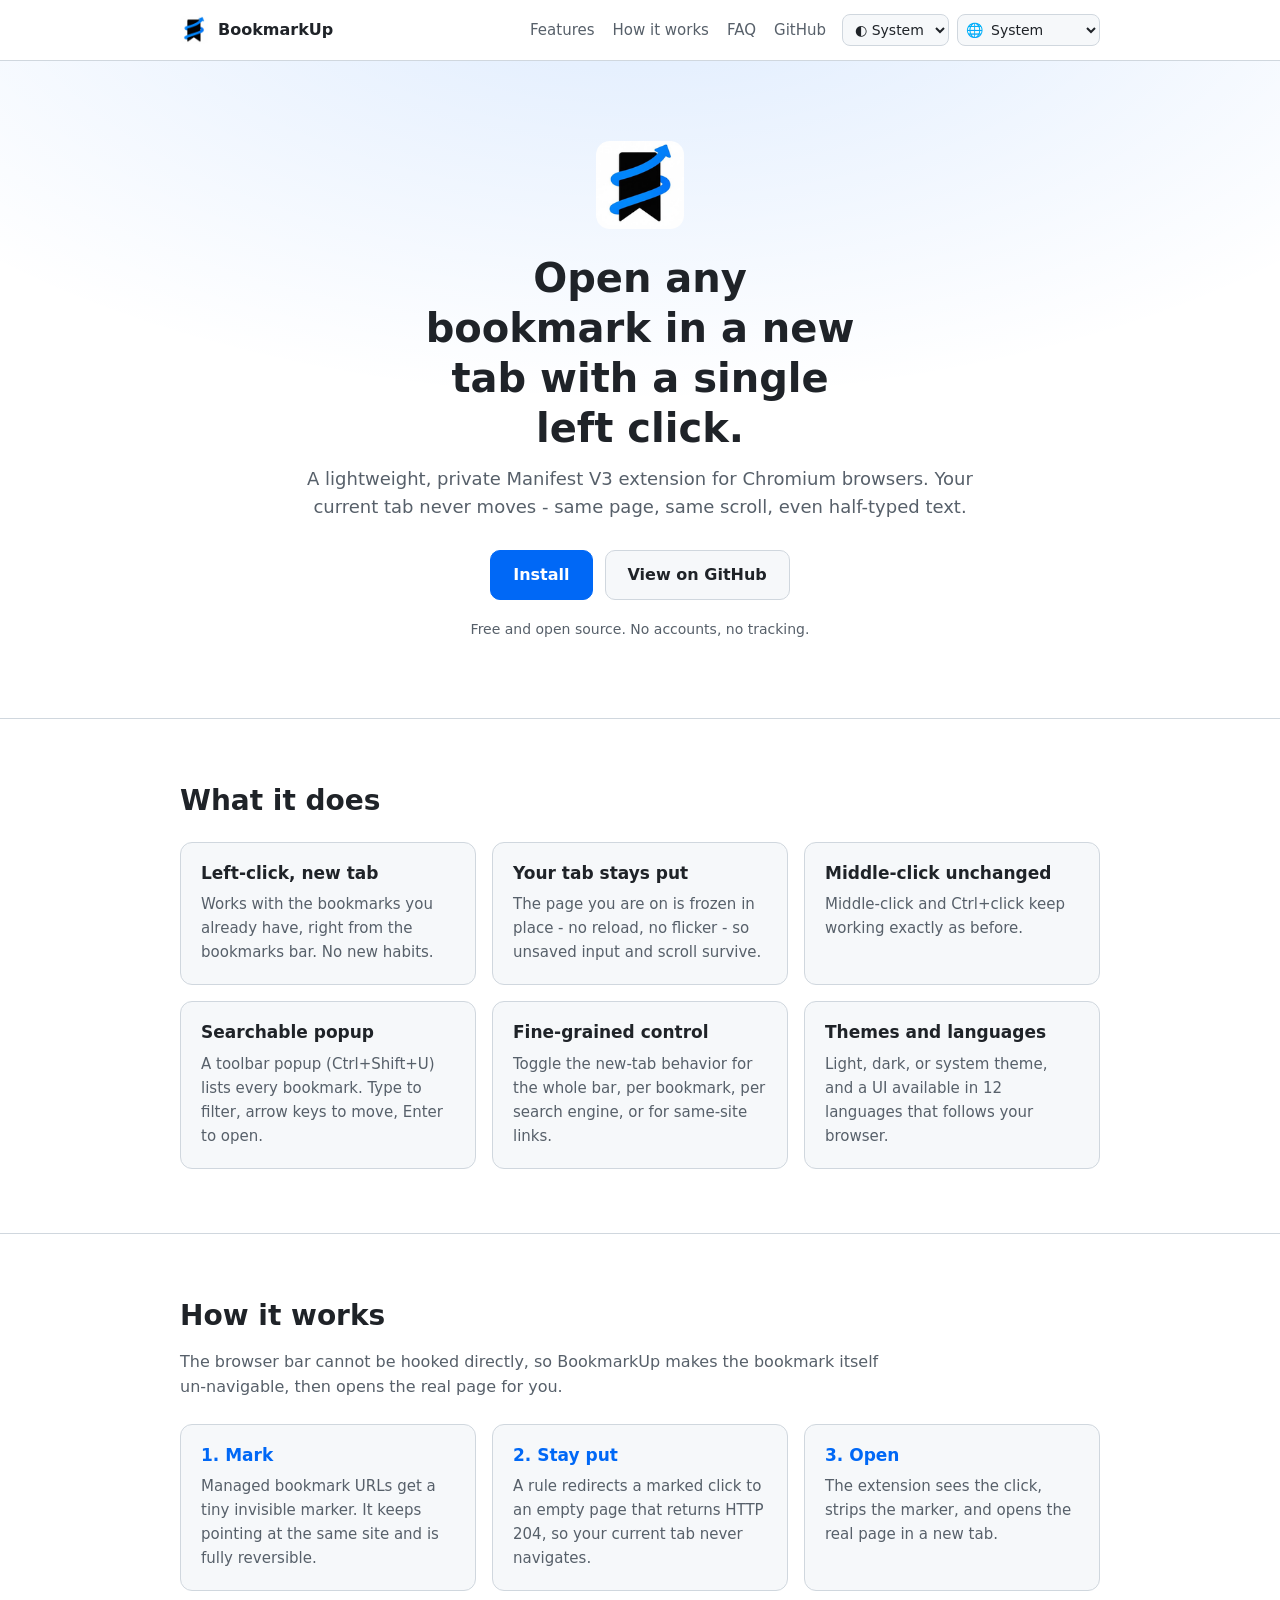
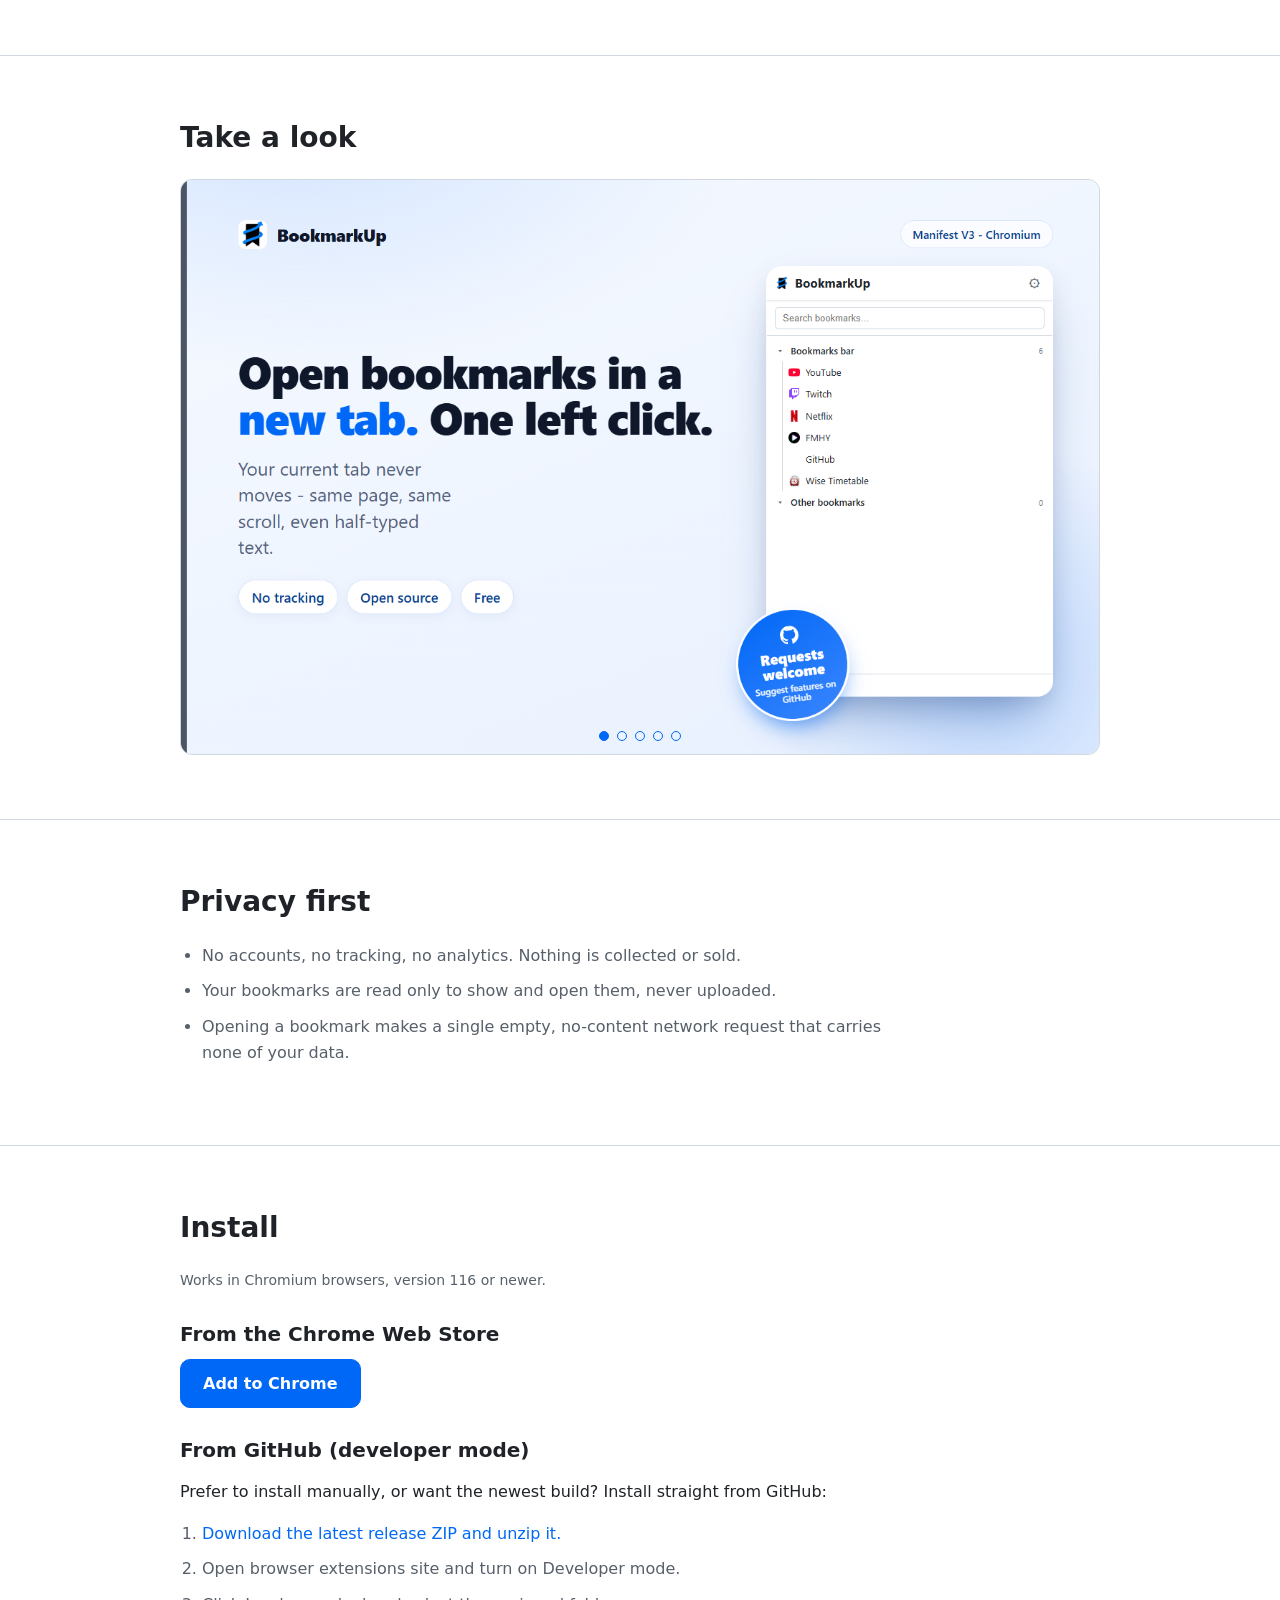
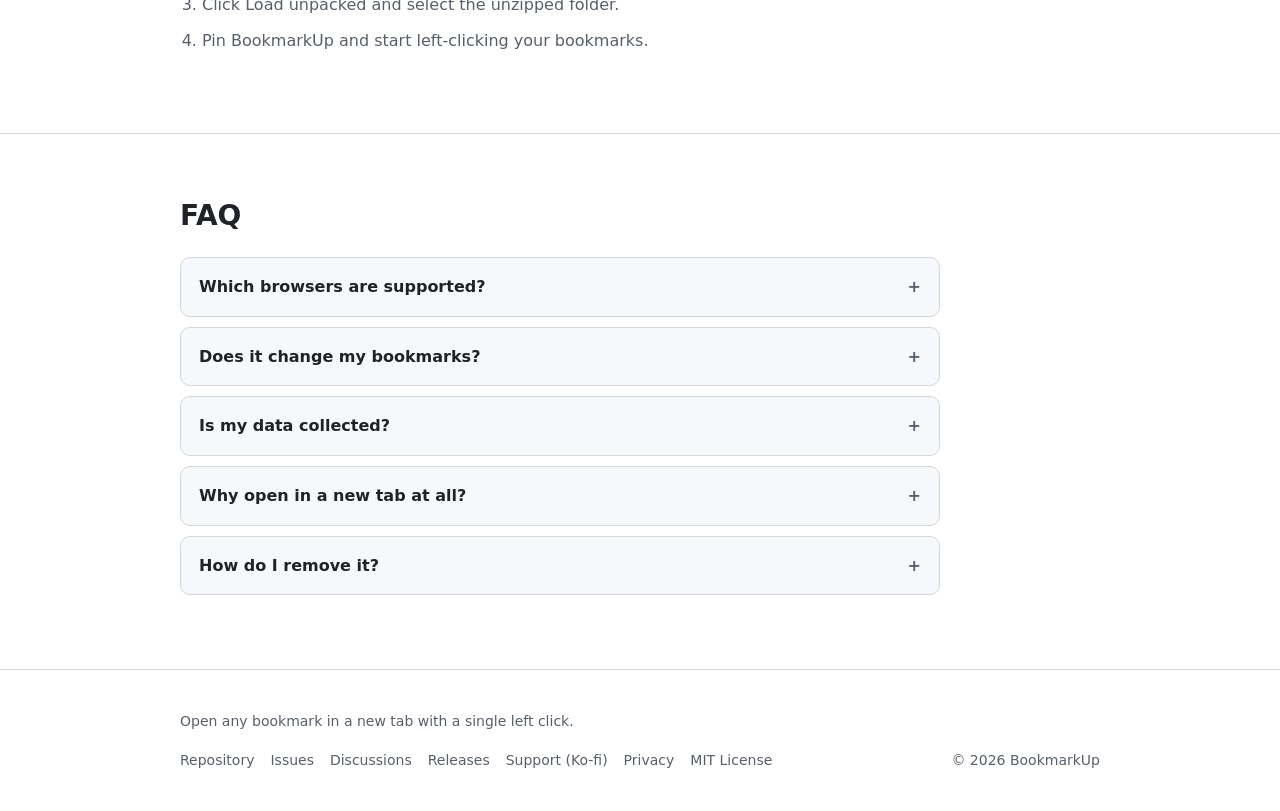
==== commit d8f07def: "Add Chrome Web Store install option to the docs Updated: - README Install - site Install section" ====
--- a/docs/index.html
+++ b/docs/index.html
@@ -154,7 +154,20 @@
       <section id="install">
         <div class="container">
           <h2 data-i18n="installTitle">Install</h2>
-          <p data-i18n="installIntro"></p>
+          <p class="req" data-i18n="installReq"></p>
+
+          <h3 class="install-sub" data-i18n="installStoreTitle">From the Chrome Web Store</h3>
+          <p class="install-cta">
+            <a
+              class="btn btn-primary"
+              href="https://chromewebstore.google.com/detail/YOUR_EXTENSION_ID"
+              data-i18n="installStoreCta"
+              >Add to Chrome</a
+            >
+          </p>
+
+          <h3 class="install-sub" data-i18n="installDevTitle">From GitHub (developer mode)</h3>
+          <p data-i18n="installDevIntro"></p>
           <ol class="steps-list">
             <li>
               <a href="https://github.com/neratmatevz/BookmarkUp/releases/latest" data-i18n="install1"></a>
@@ -163,7 +176,6 @@
             <li data-i18n="install3"></li>
             <li data-i18n="install4"></li>
           </ol>
-          <p class="req" data-i18n="installReq"></p>
         </div>
       </section>
 
--- a/docs/styles.css
+++ b/docs/styles.css
@@ -513,6 +513,16 @@
   font-size: 14px;
   margin-top: 16px;
 }
+#install .req {
+  margin-top: 0;
+}
+.install-sub {
+  font-size: 20px;
+  margin: 30px 0 12px;
+}
+.install-cta {
+  margin: 0;
+}
 
 /* FAQ */
 .faq {
